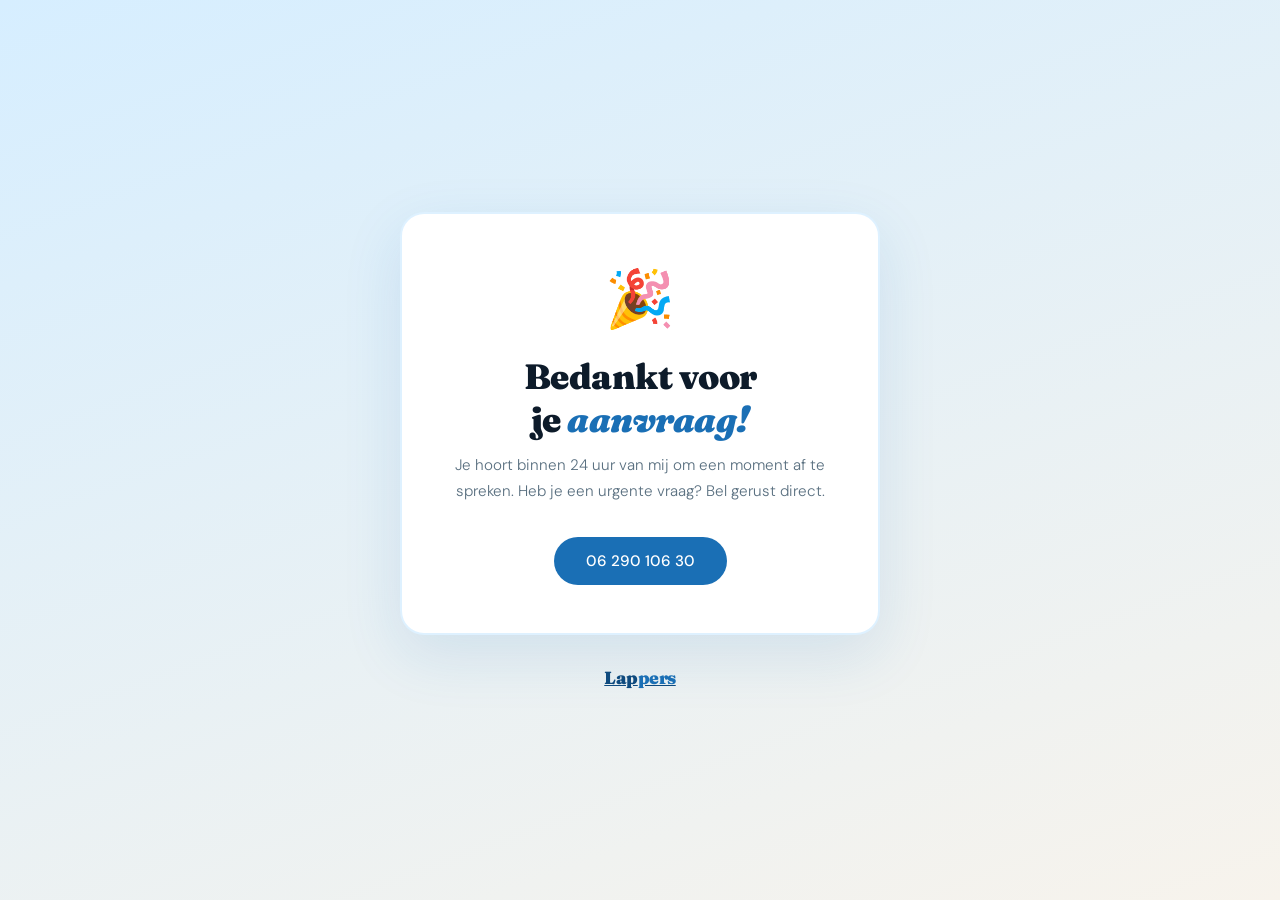
==== bedankt/index.html @ 08f7821e "Lappers site: alle review-fixes doorgevoerd Homepage: - Primaire hero-CTA stuurt nu naar #contact i." ====
<!DOCTYPE html>
<html lang="nl">
<head>
  <meta charset="UTF-8" />
  <meta name="viewport" content="width=device-width, initial-scale=1.0" />
  <title>Bedankt voor je aanvraag | Lappers</title>
  <meta name="robots" content="noindex, nofollow" />
  <link rel="icon" type="image/svg+xml" href="/favicon.svg" />
  <link rel="preconnect" href="https://fonts.googleapis.com" />
  <link rel="preconnect" href="https://fonts.gstatic.com" crossorigin />
  <link href="https://fonts.googleapis.com/css2?family=Fraunces:ital,wght@0,700;0,900;1,400&family=DM+Sans:wght@300;400;500&display=swap" rel="stylesheet" />
  <style>
    :root {
      --blue: #1a6fb5;
      --blue-dark: #0e4a7e;
      --ink: #0d1b2a;
      --cream: #f7f3ec;
      --sun: #f9c84a;
      --clean: #ffffff;
      --sky: #d6eeff;
    }
    *, *::before, *::after { box-sizing: border-box; margin: 0; padding: 0; }
    html { scroll-behavior: smooth; }
    body {
      font-family: 'DM Sans', sans-serif;
      background: linear-gradient(160deg, var(--sky) 0%, var(--cream) 100%);
      color: var(--ink);
      min-height: 100vh;
      display: flex;
      flex-direction: column;
      align-items: center;
      justify-content: center;
      padding: 2rem;
      text-align: center;
    }
    .card {
      background: var(--clean);
      border-radius: 24px;
      padding: 3rem 2.5rem;
      max-width: 480px;
      width: 100%;
      box-shadow: 0 20px 60px rgba(26,111,181,0.12);
      border: 2px solid rgba(214,238,255,0.8);
    }
    .icon { font-size: 3.5rem; margin-bottom: 1.25rem; }
    h1 {
      font-family: 'Fraunces', serif;
      font-size: clamp(1.6rem, 4vw, 2.2rem);
      font-weight: 900;
      color: var(--ink);
      letter-spacing: -0.5px;
      margin-bottom: 0.75rem;
    }
    h1 em { font-style: italic; color: var(--blue); }
    p {
      font-size: 0.95rem;
      line-height: 1.7;
      color: #5a7080;
      font-weight: 300;
      margin-bottom: 2rem;
    }
    .btn {
      display: inline-block;
      background: var(--blue);
      color: var(--clean);
      padding: 0.875rem 2rem;
      border-radius: 50px;
      font-size: 0.95rem;
      font-weight: 500;
      text-decoration: none;
      transition: background 0.2s, transform 0.15s;
    }
    .btn:hover { background: var(--blue-dark); transform: translateY(-2px); }
    .logo {
      font-family: 'Fraunces', serif;
      font-size: 1.1rem;
      font-weight: 900;
      color: var(--blue-dark);
      letter-spacing: -0.5px;
      margin-top: 2rem;
      display: block;
    }
    .logo span { color: var(--blue); }
  </style>
</head>
<body>
  <div class="card">
    <div class="icon">🎉</div>
    <h1>Bedankt voor<br>je <em>aanvraag!</em></h1>
    <p>Je hoort binnen 24 uur van mij om een moment af te spreken. Heb je een urgente vraag? Bel gerust direct.</p>
    <a href="tel:+31629010630" class="btn">06 290 106 30</a>
  </div>
  <a href="/" class="logo">Lap<span>pers</span></a>
</body>
</html>
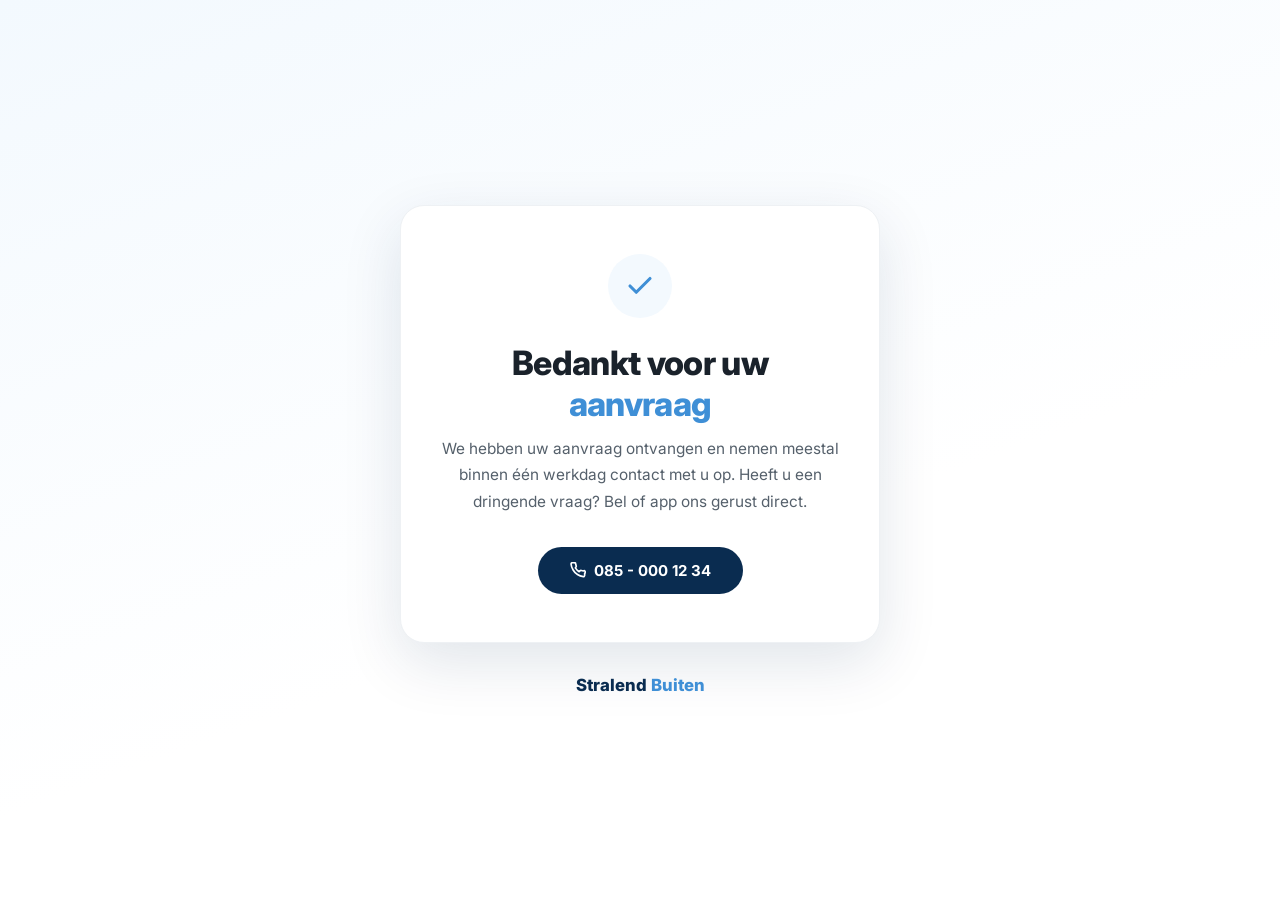
==== commit 211b429b: "Bouw complete website voor hogedrukreiniging tuinbestrating (Stralend Buiten) Vervangt de vorige (on" ====
--- a/bedankt/index.html
+++ b/bedankt/index.html
@@ -3,28 +3,25 @@
 <head>
   <meta charset="UTF-8" />
   <meta name="viewport" content="width=device-width, initial-scale=1.0" />
-  <title>Bedankt voor je aanvraag | Lappers</title>
+  <title>Bedankt voor uw aanvraag | Stralend Buiten</title>
   <meta name="robots" content="noindex, nofollow" />
   <link rel="icon" type="image/svg+xml" href="/favicon.svg" />
   <link rel="preconnect" href="https://fonts.googleapis.com" />
   <link rel="preconnect" href="https://fonts.gstatic.com" crossorigin />
-  <link href="https://fonts.googleapis.com/css2?family=Fraunces:ital,wght@0,700;0,900;1,400&family=DM+Sans:wght@300;400;500&display=swap" rel="stylesheet" />
+  <link href="https://fonts.googleapis.com/css2?family=Inter:wght@400;500;600;700;800&display=swap" rel="stylesheet" />
   <style>
     :root {
-      --blue: #1a6fb5;
-      --blue-dark: #0e4a7e;
-      --ink: #0d1b2a;
-      --cream: #f7f3ec;
-      --sun: #f9c84a;
-      --clean: #ffffff;
-      --sky: #d6eeff;
+      --navy-900: #0a2c50;
+      --navy-800: #123a66;
+      --blue-500: #3f8fd6;
+      --blue-50: #f3f9fe;
+      --gray-600: #55606b;
     }
     *, *::before, *::after { box-sizing: border-box; margin: 0; padding: 0; }
-    html { scroll-behavior: smooth; }
     body {
-      font-family: 'DM Sans', sans-serif;
-      background: linear-gradient(160deg, var(--sky) 0%, var(--cream) 100%);
-      color: var(--ink);
+      font-family: 'Inter', -apple-system, sans-serif;
+      background: linear-gradient(160deg, var(--blue-50) 0%, #fff 60%);
+      color: #1a222b;
       min-height: 100vh;
       display: flex;
       flex-direction: column;
@@ -34,62 +31,52 @@
       text-align: center;
     }
     .card {
-      background: var(--clean);
+      background: #fff;
       border-radius: 24px;
       padding: 3rem 2.5rem;
       max-width: 480px;
       width: 100%;
-      box-shadow: 0 20px 60px rgba(26,111,181,0.12);
-      border: 2px solid rgba(214,238,255,0.8);
+      box-shadow: 0 20px 60px rgba(10,44,80,.12);
+      border: 1px solid #eef1f4;
     }
-    .icon { font-size: 3.5rem; margin-bottom: 1.25rem; }
-    h1 {
-      font-family: 'Fraunces', serif;
-      font-size: clamp(1.6rem, 4vw, 2.2rem);
-      font-weight: 900;
-      color: var(--ink);
-      letter-spacing: -0.5px;
-      margin-bottom: 0.75rem;
+    .icon-check {
+      width: 64px; height: 64px;
+      border-radius: 50%;
+      background: var(--blue-50);
+      display: flex; align-items: center; justify-content: center;
+      margin: 0 auto 1.5rem;
+      color: var(--blue-500);
     }
-    h1 em { font-style: italic; color: var(--blue); }
-    p {
-      font-size: 0.95rem;
-      line-height: 1.7;
-      color: #5a7080;
-      font-weight: 300;
-      margin-bottom: 2rem;
+    h1 { font-size: clamp(1.6rem, 4vw, 2.1rem); font-weight: 800; letter-spacing: -.02em; margin-bottom: .75rem; }
+    h1 em { font-style: normal; color: var(--blue-500); }
+    p { font-size: .9625rem; line-height: 1.7; color: var(--gray-600); margin-bottom: 2rem; }
+    .btn {
+      display: inline-flex; align-items: center; gap: .5rem;
+      background: var(--navy-900); color: #fff;
+      padding: .875rem 2rem; border-radius: 999px;
+      font-size: .9375rem; font-weight: 700; text-decoration: none;
+      transition: background .2s, transform .15s;
     }
-    .btn {
-      display: inline-block;
-      background: var(--blue);
-      color: var(--clean);
-      padding: 0.875rem 2rem;
-      border-radius: 50px;
-      font-size: 0.95rem;
-      font-weight: 500;
-      text-decoration: none;
-      transition: background 0.2s, transform 0.15s;
+    .btn:hover { background: var(--navy-800); transform: translateY(-2px); }
+    .home-link {
+      font-weight: 800; font-size: 1.05rem; color: var(--navy-900);
+      margin-top: 2rem; display: block; text-decoration: none;
     }
-    .btn:hover { background: var(--blue-dark); transform: translateY(-2px); }
-    .logo {
-      font-family: 'Fraunces', serif;
-      font-size: 1.1rem;
-      font-weight: 900;
-      color: var(--blue-dark);
-      letter-spacing: -0.5px;
-      margin-top: 2rem;
-      display: block;
-    }
-    .logo span { color: var(--blue); }
+    .home-link span { color: var(--blue-500); }
   </style>
 </head>
 <body>
   <div class="card">
-    <div class="icon">🎉</div>
-    <h1>Bedankt voor<br>je <em>aanvraag!</em></h1>
-    <p>Je hoort binnen 24 uur van mij om een moment af te spreken. Heb je een urgente vraag? Bel gerust direct.</p>
-    <a href="tel:+31629010630" class="btn">06 290 106 30</a>
+    <div class="icon-check">
+      <svg width="30" height="30" viewBox="0 0 24 24" fill="none" stroke="currentColor" stroke-width="2.5" stroke-linecap="round" stroke-linejoin="round"><path d="M20 6L9 17l-5-5"/></svg>
+    </div>
+    <h1>Bedankt voor uw <em>aanvraag</em></h1>
+    <p>We hebben uw aanvraag ontvangen en nemen meestal binnen één werkdag contact met u op. Heeft u een dringende vraag? Bel of app ons gerust direct.</p>
+    <a href="tel:+31850001234" class="btn">
+      <svg width="16" height="16" viewBox="0 0 24 24" fill="none" stroke="currentColor" stroke-width="2.5" stroke-linecap="round" stroke-linejoin="round"><path d="M22 16.92v3a2 2 0 0 1-2.18 2 19.79 19.79 0 0 1-8.63-3.07A19.5 19.5 0 0 1 4.69 12a19.79 19.79 0 0 1-3.07-8.67A2 2 0 0 1 3.55 1h3a2 2 0 0 1 2 1.72c.127.96.361 1.903.7 2.81a2 2 0 0 1-.45 2.11L8.09 8.91a16 16 0 0 0 5.61 5.61l1.27-1.27a2 2 0 0 1 2.11-.45 12.84 12.84 0 0 0 2.81.7A2 2 0 0 1 22 16.92z"/></svg>
+      085 - 000 12 34
+    </a>
   </div>
-  <a href="/" class="logo">Lap<span>pers</span></a>
+  <a href="/" class="home-link">Stralend <span>Buiten</span></a>
 </body>
 </html>
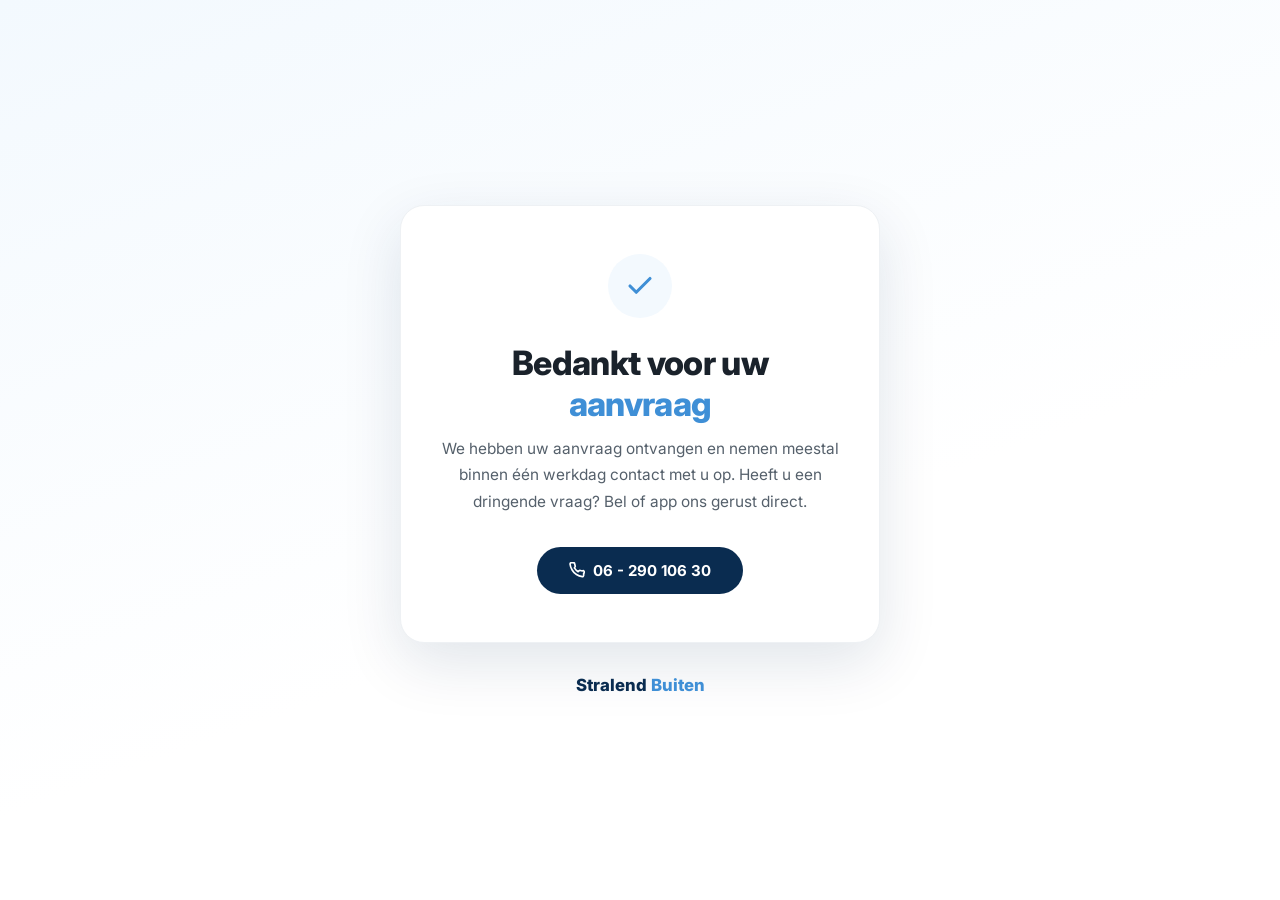
==== commit 12edafb9: "Telefoonnummer invullen: 06 - 290 106 30 Vervangt het placeholder-nummer door het echte nummer op al" ====
--- a/bedankt/index.html
+++ b/bedankt/index.html
@@ -72,9 +72,9 @@
     </div>
     <h1>Bedankt voor uw <em>aanvraag</em></h1>
     <p>We hebben uw aanvraag ontvangen en nemen meestal binnen één werkdag contact met u op. Heeft u een dringende vraag? Bel of app ons gerust direct.</p>
-    <a href="tel:+31850001234" class="btn">
+    <a href="tel:+31629010630" class="btn">
       <svg width="16" height="16" viewBox="0 0 24 24" fill="none" stroke="currentColor" stroke-width="2.5" stroke-linecap="round" stroke-linejoin="round"><path d="M22 16.92v3a2 2 0 0 1-2.18 2 19.79 19.79 0 0 1-8.63-3.07A19.5 19.5 0 0 1 4.69 12a19.79 19.79 0 0 1-3.07-8.67A2 2 0 0 1 3.55 1h3a2 2 0 0 1 2 1.72c.127.96.361 1.903.7 2.81a2 2 0 0 1-.45 2.11L8.09 8.91a16 16 0 0 0 5.61 5.61l1.27-1.27a2 2 0 0 1 2.11-.45 12.84 12.84 0 0 0 2.81.7A2 2 0 0 1 22 16.92z"/></svg>
-      085 - 000 12 34
+      06 - 290 106 30
     </a>
   </div>
   <a href="/" class="home-link">Stralend <span>Buiten</span></a>
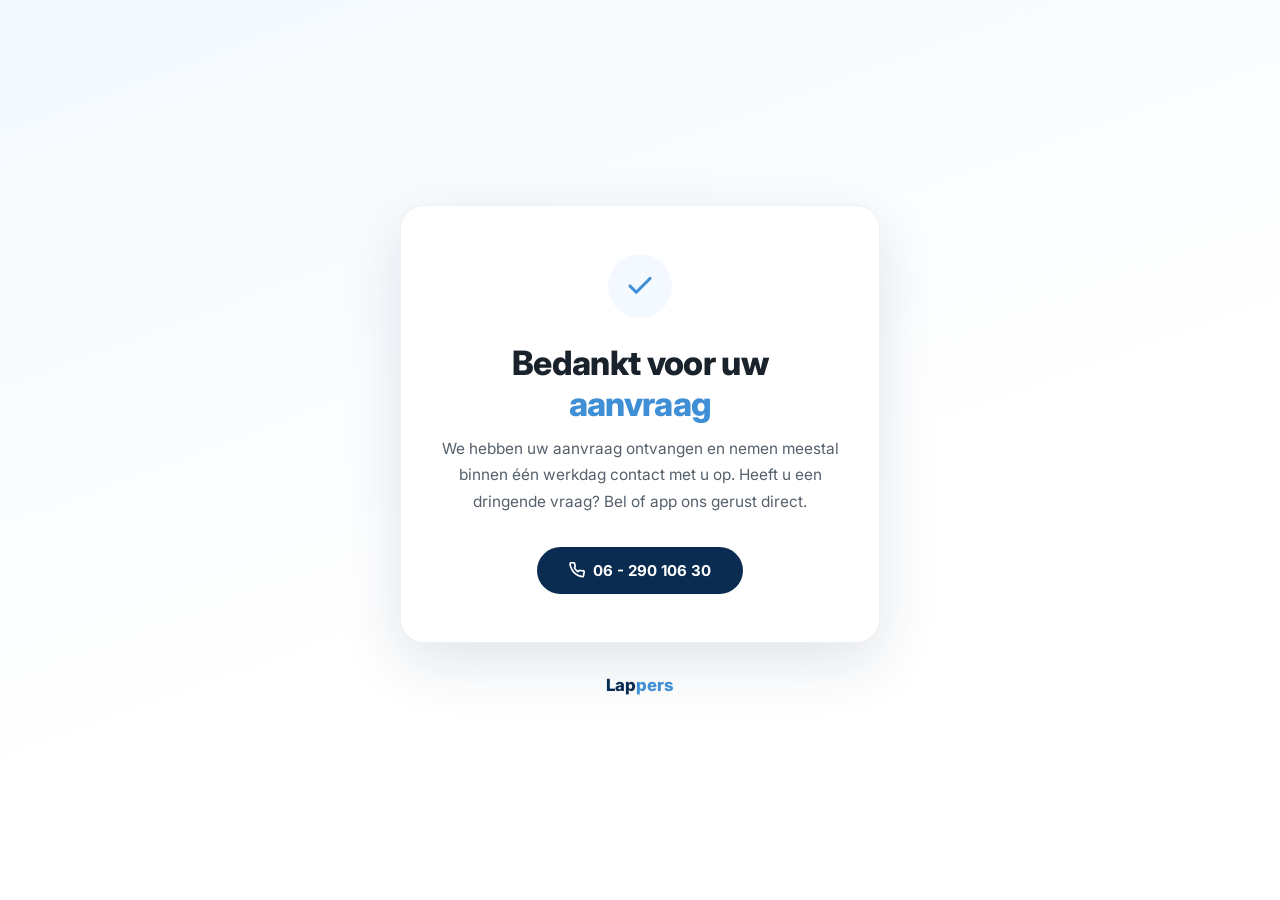
==== commit b82aefa1: "Bedrijfsnaam invullen: Lappers Vervangt de placeholder bedrijfsnaam "Stralend Buiten" door "Lappers"" ====
--- a/bedankt/index.html
+++ b/bedankt/index.html
@@ -3,7 +3,7 @@
 <head>
   <meta charset="UTF-8" />
   <meta name="viewport" content="width=device-width, initial-scale=1.0" />
-  <title>Bedankt voor uw aanvraag | Stralend Buiten</title>
+  <title>Bedankt voor uw aanvraag | Lappers</title>
   <meta name="robots" content="noindex, nofollow" />
   <link rel="icon" type="image/svg+xml" href="/favicon.svg" />
   <link rel="preconnect" href="https://fonts.googleapis.com" />
@@ -77,6 +77,6 @@
       06 - 290 106 30
     </a>
   </div>
-  <a href="/" class="home-link">Stralend <span>Buiten</span></a>
+  <a href="/" class="home-link">Lap<span>pers</span></a>
 </body>
 </html>
